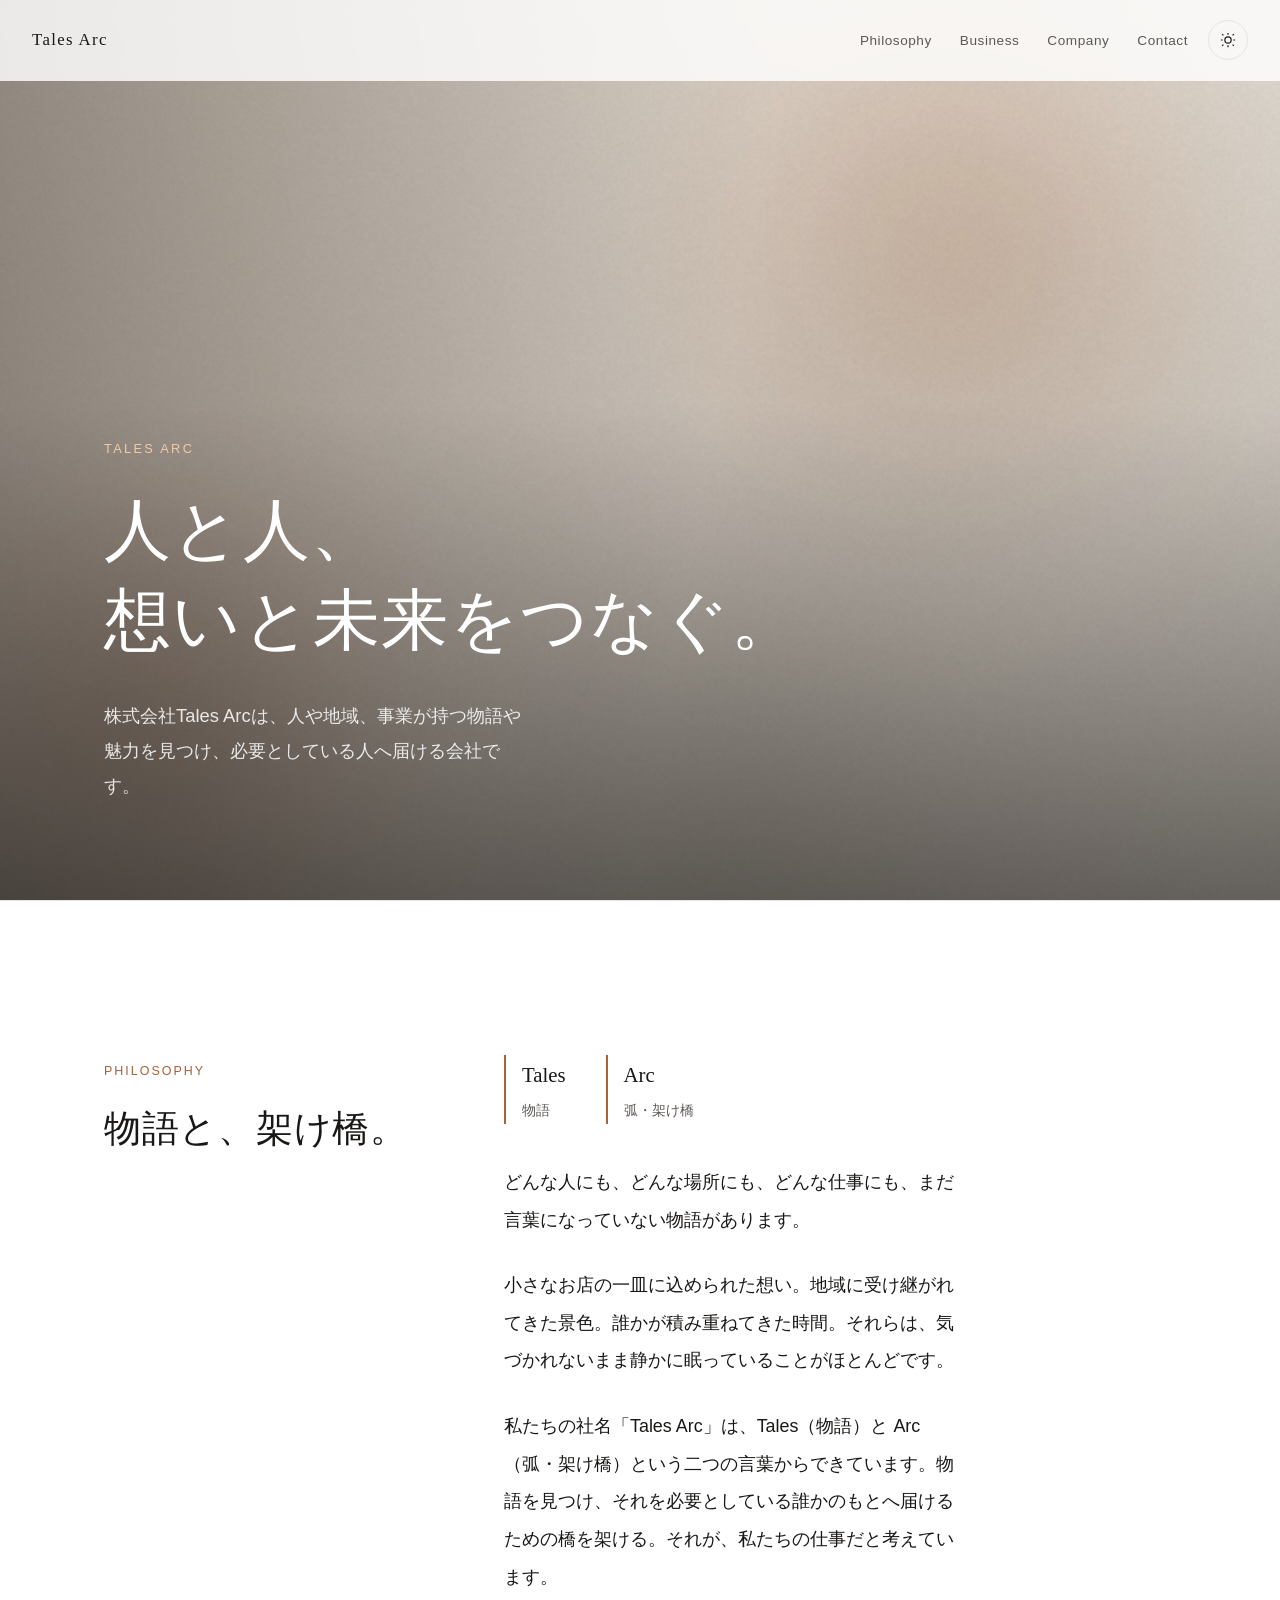
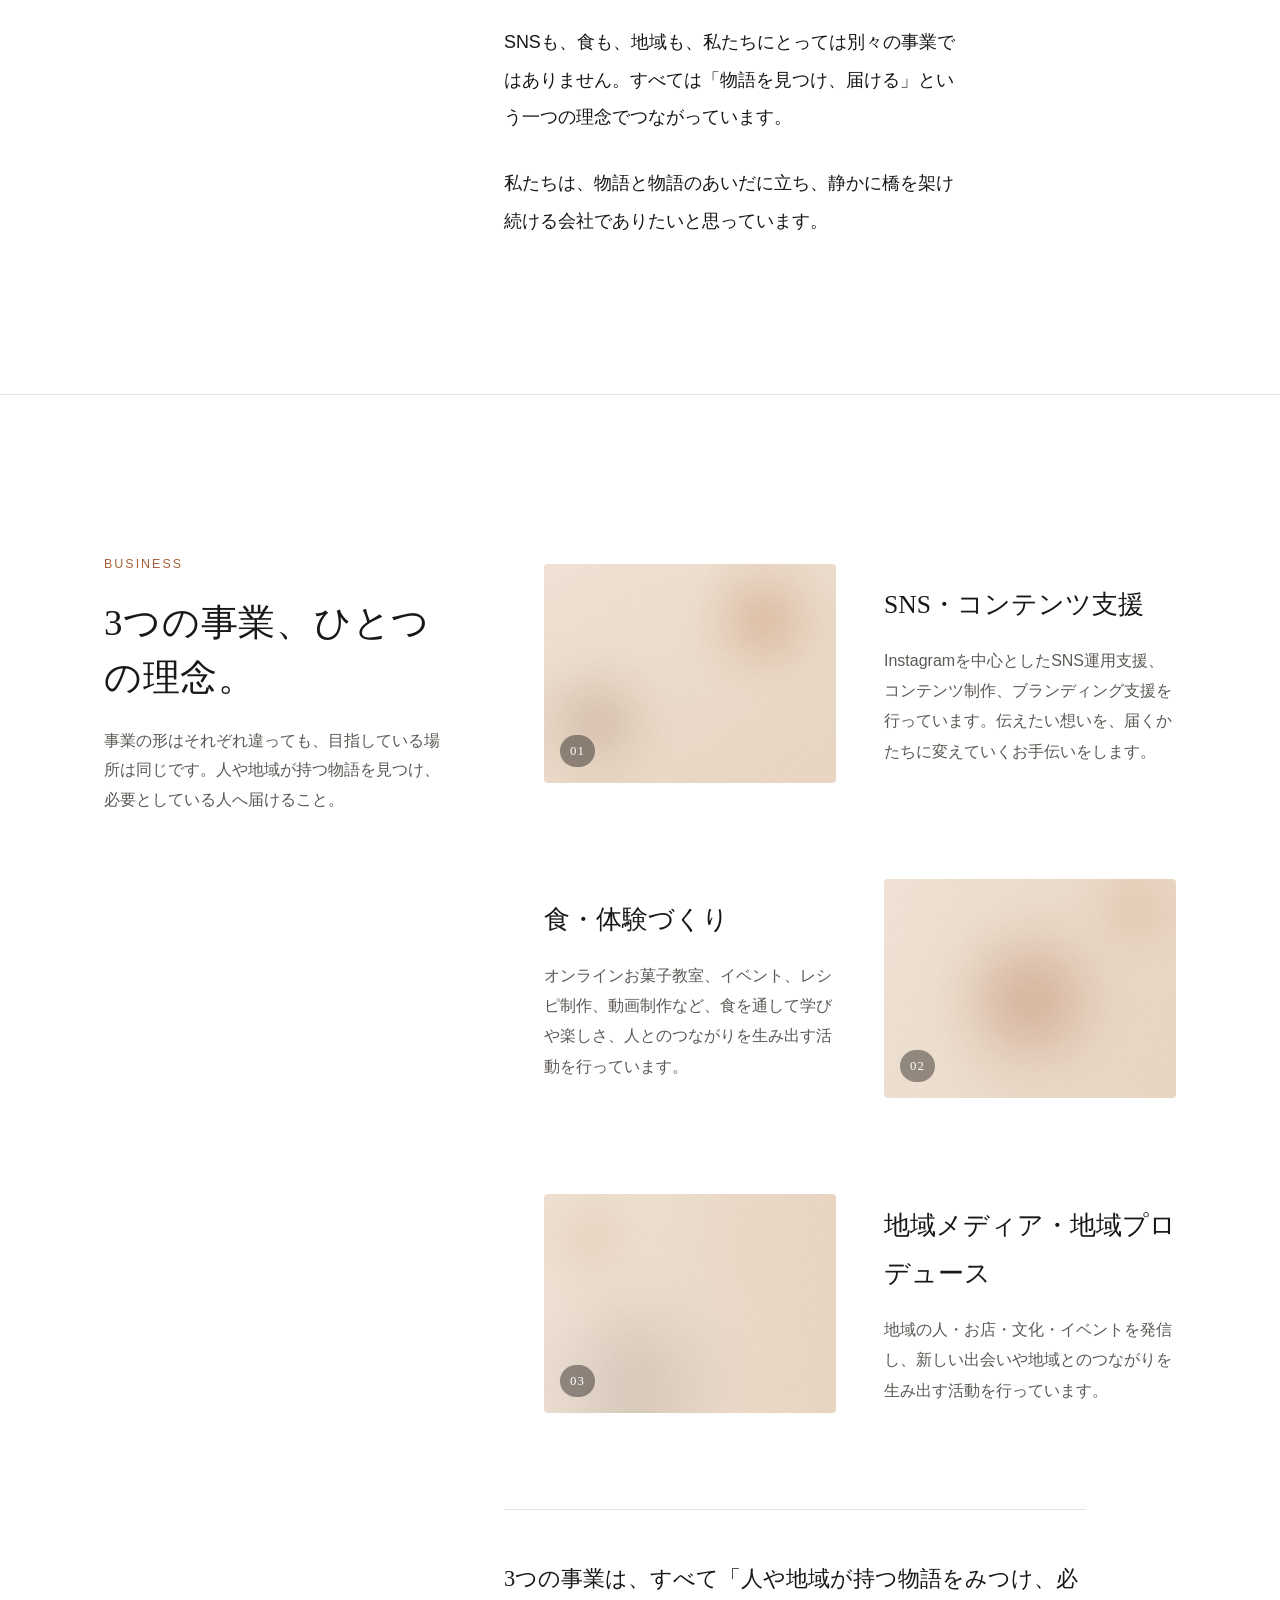
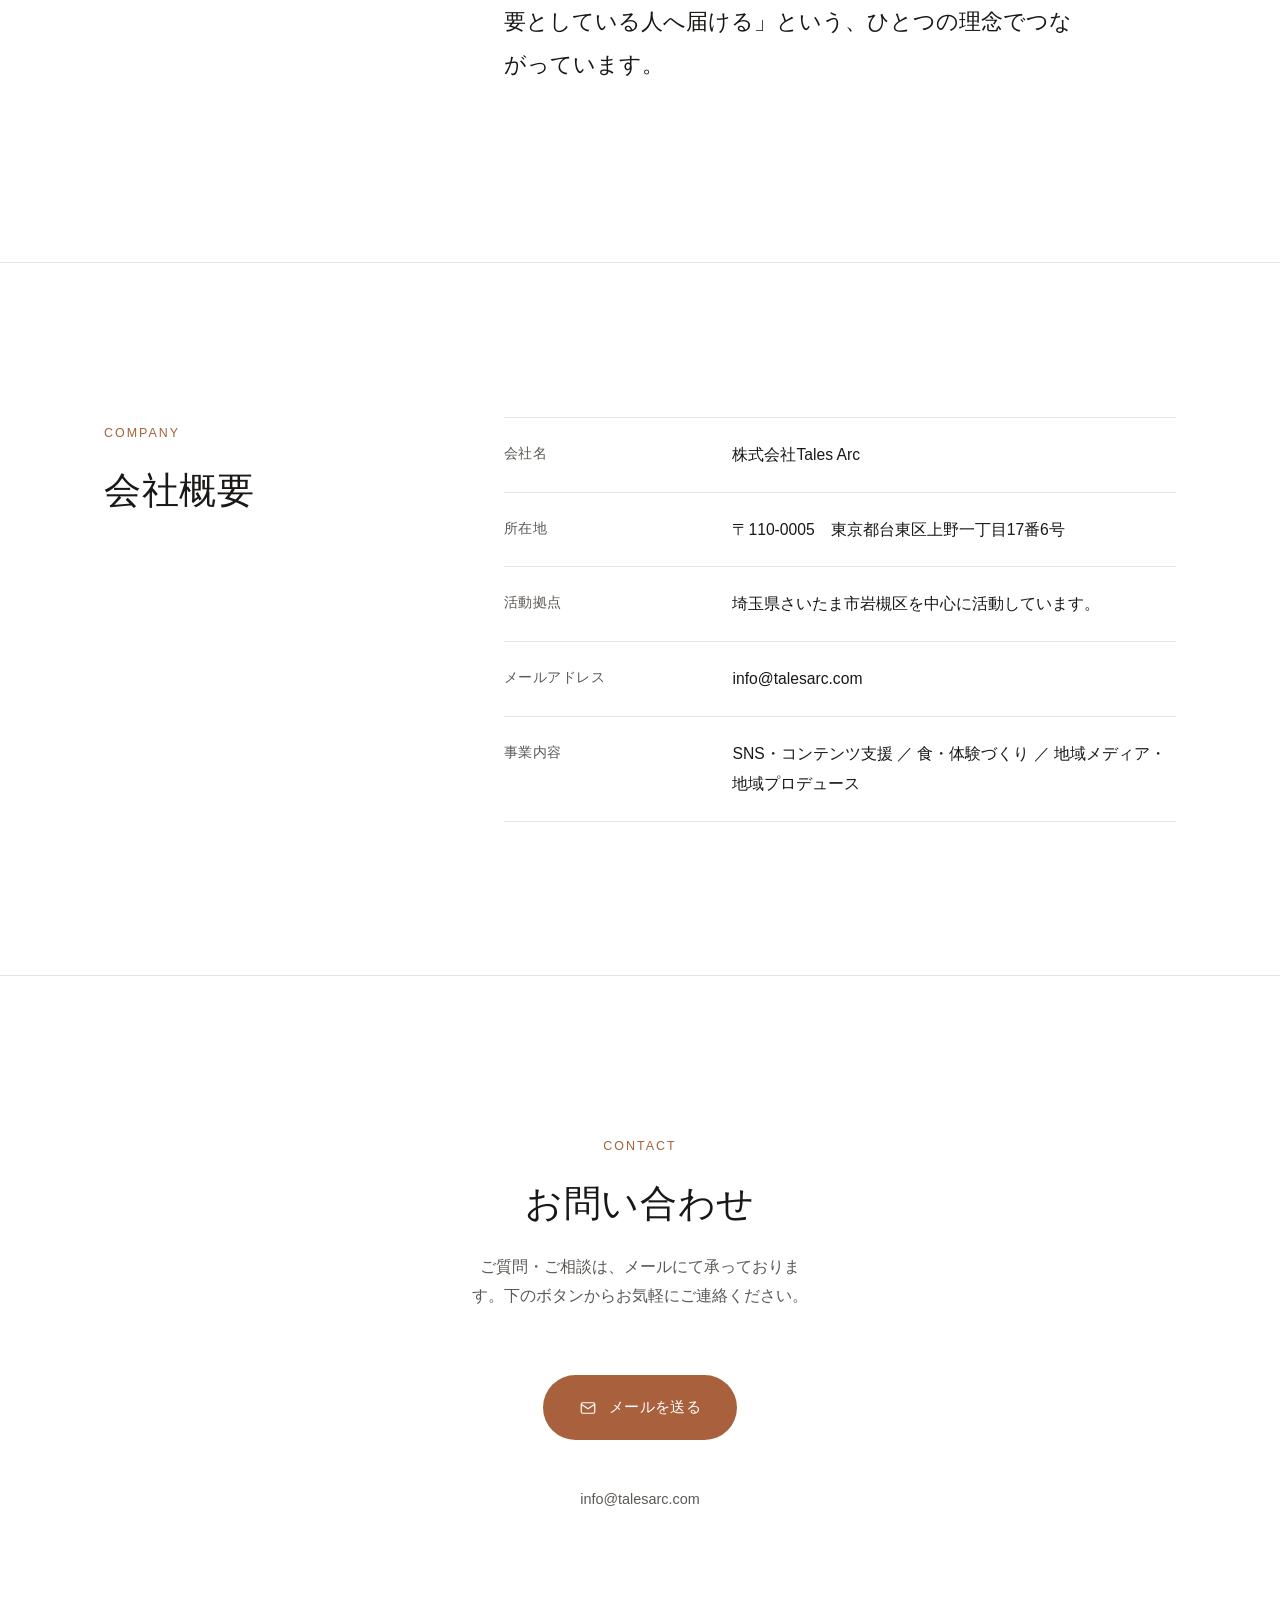
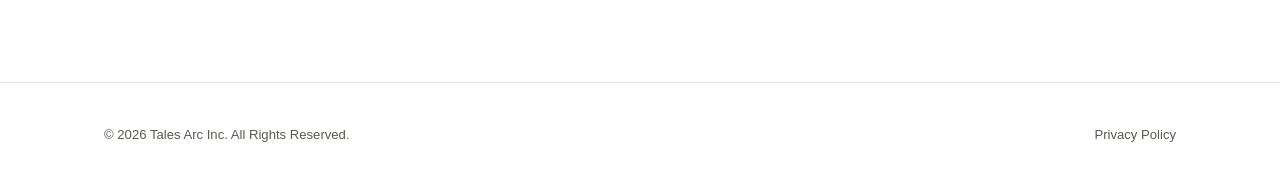
==== index.html @ 55cbe38e "Initial commit: 株式会社Tales Arc コーポレートサイト 1ページ完結のブランドサイト（HTML/CSS/JavaScriptのみ、フレームワーク不要）。 GitHub Page" ====
<!DOCTYPE html>
<html lang="ja">
<head>
<meta charset="UTF-8">
<meta name="viewport" content="width=device-width, initial-scale=1">
<title>株式会社Tales Arc｜人と人、想いと未来をつなぐ。</title>
<meta name="description" content="株式会社Tales Arcは、人や地域、事業が持つ物語や魅力を見つけ、必要としている人へ届ける会社です。SNS・コンテンツ支援、食・体験づくり、地域メディア・地域プロデュースを通じて、人と人との物語の架け橋になります。">
<meta name="robots" content="index, follow">
<!--
  現在はGitHub PagesのURLを設定しています。
  独自ドメイン（talesarc.com）へ切り替える際は、このURLと下のOGP設定を
  すべて新しいドメインに書き換えてください（手順はREADME.mdに記載しています）。
-->
<link rel="canonical" href="https://talesarc-jp.github.io/talesarc-site/">

<!-- OGP / SNSシェア設定 -->
<meta property="og:type" content="website">
<meta property="og:site_name" content="株式会社Tales Arc">
<meta property="og:title" content="株式会社Tales Arc｜人と人、想いと未来をつなぐ。">
<meta property="og:description" content="人や地域、事業が持つ物語や魅力を見つけ、必要としている人へ届ける会社です。">
<meta property="og:url" content="https://talesarc-jp.github.io/talesarc-site/">
<meta property="og:image" content="https://talesarc-jp.github.io/talesarc-site/assets/img/og-image.png">
<meta property="og:locale" content="ja_JP">
<meta name="twitter:card" content="summary_large_image">
<meta name="twitter:title" content="株式会社Tales Arc｜人と人、想いと未来をつなぐ。">
<meta name="twitter:description" content="人や地域、事業が持つ物語や魅力を見つけ、必要としている人へ届ける会社です。">
<meta name="twitter:image" content="https://talesarc-jp.github.io/talesarc-site/assets/img/og-image.png">

<!-- ファビコン -->
<link rel="icon" href="assets/img/favicon.svg" type="image/svg+xml">
<link rel="alternate icon" href="assets/img/favicon.png">
<link rel="apple-touch-icon" href="assets/img/apple-touch-icon.png">
<meta name="theme-color" content="#a8613c">

<!-- ファーストビューの写真を優先的に読み込み、表示速度を高めます -->
<link rel="preload" as="image" href="assets/img/photos/hero.jpg" fetchpriority="high">

<link rel="stylesheet" href="assets/css/style.css?v=2">
<script>
  /* 初回描画時にダークモードのちらつきが出ないよう、CSSより前に適用します */
  (function () {
    var saved = localStorage.getItem("ta-theme");
    if (saved) {
      document.documentElement.setAttribute("data-theme", saved);
    }
  })();
</script>

<!-- 検索エンジンに会社情報を伝える構造化データ -->
<script type="application/ld+json">
{
  "@context": "https://schema.org",
  "@type": "Organization",
  "name": "株式会社Tales Arc",
  "alternateName": "Tales Arc Inc.",
  "url": "https://talesarc-jp.github.io/talesarc-site/",
  "logo": "https://talesarc-jp.github.io/talesarc-site/assets/img/icon-512.png",
  "email": "info@talesarc.com",
  "description": "人や地域、事業が持つ物語や魅力を見つけ、必要としている人へ届ける会社です。",
  "address": {
    "@type": "PostalAddress",
    "postalCode": "110-0005",
    "addressRegion": "東京都",
    "addressLocality": "台東区上野一丁目17番6号",
    "addressCountry": "JP"
  }
}
</script>
</head>
<body>
<a class="skip-link" href="#main">本文へスキップ</a>

<header class="site-header" id="siteHeader">
  <!--
    現在はロゴマークがないため、文字だけのワードマークを表示しています。
    将来ロゴが完成したら assets/images/logo.svg を追加するだけで、
    自動的にロゴへ切り替わります（コードの変更は不要です。仕組みはmain.js参照）。
  -->
  <a class="brand" href="#top">
    <img class="brand-logo" alt="Tales Arc" hidden>
    <span class="brand-wordmark">Tales Arc</span>
  </a>
  <div class="header-actions">
    <nav aria-label="サイト内ナビゲーション">
      <ul class="nav-links" id="navLinks">
        <li><a href="#philosophy">Philosophy</a></li>
        <li><a href="#business">Business</a></li>
        <li><a href="#company">Company</a></li>
        <li><a href="#contact">Contact</a></li>
      </ul>
    </nav>
    <button class="theme-toggle" id="themeToggle" type="button" aria-label="ダークモードを切り替える">
      <svg class="icon-sun" viewBox="0 0 24 24" fill="none" stroke="currentColor" stroke-width="1.6" aria-hidden="true"><circle cx="12" cy="12" r="4.2"/><path d="M12 2.5v2.4M12 19.1v2.4M4.2 4.2l1.7 1.7M18.1 18.1l1.7 1.7M2.5 12h2.4M19.1 12h2.4M4.2 19.8l1.7-1.7M18.1 5.9l1.7-1.7"/></svg>
      <svg class="icon-moon" viewBox="0 0 24 24" fill="none" stroke="currentColor" stroke-width="1.6" aria-hidden="true"><path d="M20 14.5A8.5 8.5 0 1 1 9.5 4a6.8 6.8 0 0 0 10.5 10.5Z"/></svg>
    </button>
    <button class="nav-toggle" id="navToggle" type="button" aria-label="メニューを開く" aria-expanded="false" aria-controls="mobileMenu">
      <span></span><span></span><span></span>
    </button>
  </div>
</header>

<div class="mobile-menu" id="mobileMenu" hidden>
  <ul>
    <li><a href="#philosophy">Philosophy</a></li>
    <li><a href="#business">Business</a></li>
    <li><a href="#company">Company</a></li>
    <li><a href="#contact">Contact</a></li>
  </ul>
</div>

<main id="main">

  <!-- ============ Hero ============ -->
  <section class="hero" id="top">
    <!--
      背景写真は assets/img/photos/hero.jpg です。
      同じファイル名で写真を上書きするだけで差し替わります（詳しくはREADME.md参照）。
    -->
    <div class="hero-media" aria-hidden="true">
      <img class="hero-photo" src="assets/img/photos/hero.jpg" alt="" width="2400" height="1500">
      <div class="hero-scrim"></div>
    </div>
    <div class="container hero-content">
      <p class="hero-eyebrow">Tales Arc</p>
      <h1 class="hero-catch" data-key="hero.catch">人と人、<br>想いと未来をつなぐ。</h1>
      <p class="hero-lead" data-key="hero.lead">株式会社Tales Arcは、人や地域、事業が持つ物語や魅力を見つけ、必要としている人へ届ける会社です。</p>
    </div>
  </section>

  <!-- ============ Philosophy ============ -->
  <section class="section" id="philosophy">
    <div class="container section-inner">
      <div class="section-head reveal">
        <p class="eyebrow" data-key="philosophy.label">Philosophy</p>
        <h2 class="section-heading" data-key="philosophy.heading">物語と、架け橋。</h2>
      </div>
      <div class="philosophy-body">
        <dl class="brand-words reveal">
          <div class="brand-word">
            <dt>Tales</dt>
            <dd>物語</dd>
          </div>
          <div class="brand-word">
            <dt>Arc</dt>
            <dd>弧・架け橋</dd>
          </div>
        </dl>
        <div data-key-list="philosophy.paragraphs">
          <p class="reveal">どんな人にも、どんな場所にも、どんな仕事にも、まだ言葉になっていない物語があります。</p>
          <p class="reveal">小さなお店の一皿に込められた想い。地域に受け継がれてきた景色。誰かが積み重ねてきた時間。それらは、気づかれないまま静かに眠っていることがほとんどです。</p>
          <p class="reveal">私たちの社名「Tales Arc」は、Tales（物語）と Arc（弧・架け橋）という二つの言葉からできています。物語を見つけ、それを必要としている誰かのもとへ届けるための橋を架ける。それが、私たちの仕事だと考えています。</p>
          <p class="reveal">SNSも、食も、地域も、私たちにとっては別々の事業ではありません。すべては「物語を見つけ、届ける」という一つの理念でつながっています。</p>
          <p class="reveal">私たちは、物語と物語のあいだに立ち、静かに橋を架け続ける会社でありたいと思っています。</p>
        </div>
      </div>
    </div>
  </section>

  <!-- ============ Business ============ -->
  <section class="section" id="business">
    <div class="container section-inner">
      <div class="section-head reveal">
        <p class="eyebrow" data-key="business.label">Business</p>
        <h2 class="section-heading" data-key="business.heading">3つの事業、ひとつの理念。</h2>
        <p class="section-lead" data-key="business.lead">事業の形はそれぞれ違っても、目指している場所は同じです。人や地域が持つ物語を見つけ、必要としている人へ届けること。</p>
      </div>

      <div>
        <!--
          各写真は assets/img/photos/business-1.jpg 〜 business-3.jpg です。
          同じファイル名で写真を上書きするだけで差し替わります（詳しくはREADME.md参照）。
        -->
        <ol class="business-list" data-key-list="business.items">
          <li class="business-item reveal">
            <div class="business-photo">
              <img src="assets/img/photos/business-1.jpg" alt="" data-field="photoAlt" loading="lazy" width="1600" height="1200">
              <span class="business-index" aria-hidden="true">01</span>
            </div>
            <div>
              <h3 class="business-title" data-field="title">SNS・コンテンツ支援</h3>
              <p class="business-desc" data-field="description">Instagramを中心としたSNS運用支援、コンテンツ制作、ブランディング支援を行っています。伝えたい想いを、届くかたちに変えていくお手伝いをします。</p>
            </div>
          </li>
          <li class="business-item reveal">
            <div class="business-photo">
              <img src="assets/img/photos/business-2.jpg" alt="" data-field="photoAlt" loading="lazy" width="1600" height="1200">
              <span class="business-index" aria-hidden="true">02</span>
            </div>
            <div>
              <h3 class="business-title" data-field="title">食・体験づくり</h3>
              <p class="business-desc" data-field="description">オンラインお菓子教室、イベント、レシピ制作、動画制作など、食を通して学びや楽しさ、人とのつながりを生み出す活動を行っています。</p>
            </div>
          </li>
          <li class="business-item reveal">
            <div class="business-photo">
              <img src="assets/img/photos/business-3.jpg" alt="" data-field="photoAlt" loading="lazy" width="1600" height="1200">
              <span class="business-index" aria-hidden="true">03</span>
            </div>
            <div>
              <h3 class="business-title" data-field="title">地域メディア・地域プロデュース</h3>
              <p class="business-desc" data-field="description">地域の人・お店・文化・イベントを発信し、新しい出会いや地域とのつながりを生み出す活動を行っています。</p>
            </div>
          </li>
        </ol>

        <p class="business-thread reveal">3つの事業は、すべて「人や地域が持つ物語をみつけ、必要としている人へ届ける」という、ひとつの理念でつながっています。</p>
      </div>
    </div>
  </section>

  <!-- ============ Company ============ -->
  <section class="section" id="company">
    <div class="container section-inner">
      <div class="section-head reveal">
        <p class="eyebrow" data-key="company.label">Company</p>
        <h2 class="section-heading" data-key="company.heading">会社概要</h2>
      </div>
      <table class="company-table reveal" data-key-list="company.rows">
        <tbody>
          <tr><th scope="row" data-field="term">会社名</th><td data-field="detail">株式会社Tales Arc</td></tr>
          <tr><th scope="row" data-field="term">所在地</th><td data-field="detail">〒110-0005　東京都台東区上野一丁目17番6号</td></tr>
          <tr><th scope="row" data-field="term">活動拠点</th><td data-field="detail">埼玉県さいたま市岩槻区を中心に活動しています。</td></tr>
          <tr><th scope="row" data-field="term">メールアドレス</th><td data-field="detail">info@talesarc.com</td></tr>
          <tr><th scope="row" data-field="term">事業内容</th><td data-field="detail">SNS・コンテンツ支援 ／ 食・体験づくり ／ 地域メディア・地域プロデュース</td></tr>
        </tbody>
      </table>
    </div>
  </section>

  <!-- ============ Contact ============ -->
  <section class="section contact-section" id="contact">
    <div class="container section-inner">
      <div class="section-head reveal">
        <p class="eyebrow" data-key="contact.label">Contact</p>
        <h2 class="section-heading" data-key="contact.heading">お問い合わせ</h2>
        <p class="section-lead" data-key="contact.lead" style="margin-left:auto;margin-right:auto;">ご質問・ご相談は、メールにて承っております。下のボタンからお気軽にご連絡ください。</p>
      </div>
      <div class="contact-body reveal">
        <a class="mail-button" id="mailButton" href="mailto:info@talesarc.com">
          <svg width="18" height="18" viewBox="0 0 24 24" fill="none" stroke="currentColor" stroke-width="1.6" aria-hidden="true"><rect x="3" y="5" width="18" height="14" rx="2"/><path d="m3 7 9 6 9-6"/></svg>
          <span data-key="contact.buttonLabel">メールを送る</span>
        </a>
        <p class="mail-address" id="mailAddress" data-key="contact.email">info@talesarc.com</p>
      </div>
    </div>
  </section>

</main>

<footer class="site-footer">
  <div class="container footer-inner">
    <p class="footer-copyright">&copy; <span id="footerYear"></span> <span data-key="footer.copyright">Tales Arc Inc. All Rights Reserved.</span></p>
    <ul class="footer-links">
      <li><a href="privacy.html" data-key="footer.privacyLabel">Privacy Policy</a></li>
    </ul>
  </div>
</footer>

<script src="content/content.js?v=1"></script>
<script src="assets/js/main.js?v=1"></script>
</body>
</html>
---- assets/css/style.css ----
/* =========================================================
   Tales Arc コーポレートサイト スタイルシート
   ========================================================= */

:root {
  --color-bg: #ffffff;
  --color-bg-soft: #f7f5f3;
  --color-text: #1a1816;
  --color-text-soft: #5c5854;
  --color-border: #e7e3df;
  --color-accent: #a8613c;
  --color-accent-soft: #f1e3da;
  --color-accent-contrast: #ffffff;

  --font-serif: "Iowan Old Style", "Georgia", "Hiragino Mincho ProN", "YuMincho",
    "Yu Mincho", serif;
  --font-sans: -apple-system, BlinkMacSystemFont, "Hiragino Kaku Gothic ProN",
    "Hiragino Sans", "Yu Gothic", "Meiryo", sans-serif;

  --container-width: 1120px;
  --space-section: clamp(72px, 12vw, 168px);
  --transition: 0.5s cubic-bezier(0.22, 1, 0.36, 1);
}

:root[data-theme="dark"] {
  --color-bg: #121110;
  --color-bg-soft: #1a1816;
  --color-text: #f3efea;
  --color-text-soft: #b3aba3;
  --color-border: #322e2a;
  --color-accent: #d98b5f;
  --color-accent-soft: #33261e;
  --color-accent-contrast: #1a1110;
}

@media (prefers-color-scheme: dark) {
  :root:not([data-theme="light"]) {
    --color-bg: #121110;
    --color-bg-soft: #1a1816;
    --color-text: #f3efea;
    --color-text-soft: #b3aba3;
    --color-border: #322e2a;
    --color-accent: #d98b5f;
    --color-accent-soft: #33261e;
    --color-accent-contrast: #1a1110;
  }
}

* {
  box-sizing: border-box;
}

html {
  scroll-behavior: smooth;
}

@media (prefers-reduced-motion: reduce) {
  html {
    scroll-behavior: auto;
  }
  * {
    animation-duration: 0.01ms !important;
    transition-duration: 0.01ms !important;
  }
}

body {
  margin: 0;
  background: var(--color-bg);
  color: var(--color-text);
  font-family: var(--font-sans);
  font-size: 16px;
  line-height: 1.9;
  -webkit-font-smoothing: antialiased;
  transition: background-color var(--transition), color var(--transition);
}

img {
  max-width: 100%;
  display: block;
}

[hidden] {
  display: none !important;
}

a {
  color: inherit;
}

.container {
  width: 100%;
  max-width: var(--container-width);
  margin: 0 auto;
  padding: 0 24px;
}

.skip-link {
  position: absolute;
  left: -9999px;
  top: 0;
  background: var(--color-accent);
  color: var(--color-accent-contrast);
  padding: 12px 20px;
  z-index: 1000;
}

.skip-link:focus {
  left: 24px;
  top: 24px;
}

/* ---------- Header ---------- */

.site-header {
  position: fixed;
  top: 0;
  left: 0;
  right: 0;
  z-index: 100;
  display: flex;
  align-items: center;
  justify-content: space-between;
  padding: 20px 32px;
  background: color-mix(in srgb, var(--color-bg) 82%, transparent);
  backdrop-filter: blur(10px);
  border-bottom: 1px solid transparent;
  transition: border-color var(--transition), background-color var(--transition);
}

.site-header.is-scrolled {
  border-bottom-color: var(--color-border);
}

.brand {
  display: inline-flex;
  align-items: center;
  text-decoration: none;
  color: var(--color-text);
}

.brand-logo {
  height: 22px;
  width: auto;
  display: block;
}

.brand-wordmark {
  font-family: var(--font-serif);
  font-size: 1.05rem;
  font-weight: 500;
  letter-spacing: 0.08em;
  white-space: nowrap;
}

.header-actions {
  display: flex;
  align-items: center;
  gap: 20px;
}

.nav-links {
  display: flex;
  gap: 28px;
  list-style: none;
  margin: 0;
  padding: 0;
}

.nav-links a {
  text-decoration: none;
  font-size: 0.85rem;
  letter-spacing: 0.04em;
  color: var(--color-text-soft);
  transition: color var(--transition);
}

.nav-links a:hover,
.nav-links a:focus-visible {
  color: var(--color-accent);
}

.theme-toggle {
  width: 40px;
  height: 40px;
  border-radius: 50%;
  border: 1px solid var(--color-border);
  background: transparent;
  color: var(--color-text);
  cursor: pointer;
  display: flex;
  align-items: center;
  justify-content: center;
  transition: border-color var(--transition), transform 0.3s ease;
}

.theme-toggle:hover {
  border-color: var(--color-accent);
}

.theme-toggle svg {
  width: 18px;
  height: 18px;
}

.theme-toggle .icon-moon { display: none; }
:root[data-theme="dark"] .theme-toggle .icon-sun { display: none; }
:root[data-theme="dark"] .theme-toggle .icon-moon { display: block; }

/* ---------- Hero ---------- */

.hero {
  min-height: 100vh;
  display: flex;
  flex-direction: column;
  justify-content: flex-end;
  padding: 140px 0 96px;
  position: relative;
  overflow: hidden;
  isolation: isolate;
}

.hero-media {
  position: absolute;
  inset: 0;
  z-index: -1;
}

.hero-photo {
  width: 100%;
  height: 100%;
  object-fit: cover;
  object-position: center;
}

.hero-scrim {
  position: absolute;
  inset: 0;
  background:
    linear-gradient(0deg, rgba(10, 8, 6, 0.62) 0%, rgba(10, 8, 6, 0.18) 55%, rgba(10, 8, 6, 0.1) 100%),
    linear-gradient(100deg, rgba(10, 8, 6, 0.34) 0%, rgba(10, 8, 6, 0) 55%);
}

.hero-content {
  position: relative;
}

.hero-eyebrow {
  font-size: 0.8rem;
  letter-spacing: 0.18em;
  color: #f0cba9;
  margin: 0 0 24px;
  text-transform: uppercase;
}

.hero-catch {
  font-family: var(--font-serif);
  font-weight: 500;
  font-size: clamp(2.1rem, 5.4vw, 4.2rem);
  line-height: 1.35;
  margin: 0 0 32px;
  max-width: 22ch;
  letter-spacing: 0.02em;
  color: #fff;
}

.hero-lead {
  font-size: clamp(1rem, 1.6vw, 1.15rem);
  color: rgba(255, 255, 255, 0.86);
  max-width: 42ch;
  margin: 0;
}

/* ---------- Section shared ---------- */

.section {
  padding: var(--space-section) 0;
  border-top: 1px solid var(--color-border);
}

.section-inner {
  display: grid;
  grid-template-columns: minmax(0, 0.8fr) minmax(0, 1.6fr);
  gap: 64px;
}

.section-head {
  position: sticky;
  top: 120px;
  align-self: start;
}

.eyebrow {
  display: inline-block;
  font-size: 0.78rem;
  letter-spacing: 0.16em;
  text-transform: uppercase;
  color: var(--color-accent);
  margin: 0 0 18px;
}

.section-heading {
  font-family: var(--font-serif);
  font-weight: 500;
  font-size: clamp(1.6rem, 3vw, 2.3rem);
  line-height: 1.5;
  margin: 0;
  letter-spacing: 0.02em;
}

.section-lead {
  margin: 20px 0 0;
  color: var(--color-text-soft);
  font-size: 0.98rem;
  max-width: 40ch;
}

/* ---------- Philosophy ---------- */

.philosophy-body p {
  font-size: clamp(1rem, 1.5vw, 1.12rem);
  line-height: 2.1;
  color: var(--color-text);
  margin: 0 0 28px;
  max-width: 46ch;
}

.philosophy-body p:last-child {
  margin-bottom: 0;
}

.brand-words {
  display: flex;
  gap: 40px;
  margin: 0 0 40px;
  flex-wrap: wrap;
}

.brand-word {
  border-left: 2px solid var(--color-accent);
  padding-left: 16px;
}

.brand-word dt {
  font-family: var(--font-serif);
  font-size: 1.3rem;
  margin: 0 0 4px;
}

.brand-word dd {
  margin: 0;
  font-size: 0.85rem;
  color: var(--color-text-soft);
}

/* ---------- Business ---------- */

.business-list {
  display: flex;
  flex-direction: column;
  gap: 96px;
}

.business-item {
  display: grid;
  grid-template-columns: minmax(0, 1fr) minmax(0, 1fr);
  gap: 48px;
  align-items: center;
}

.business-item:nth-child(even) .business-photo {
  order: 2;
}

.business-photo {
  aspect-ratio: 4 / 3;
  border-radius: 4px;
  position: relative;
  overflow: hidden;
  background: var(--color-bg-soft);
}

.business-photo img {
  width: 100%;
  height: 100%;
  object-fit: cover;
}

.business-index {
  position: absolute;
  bottom: 16px;
  left: 16px;
  font-family: var(--font-serif);
  font-size: 0.8rem;
  color: #fff;
  letter-spacing: 0.08em;
  background: rgba(10, 8, 6, 0.4);
  backdrop-filter: blur(6px);
  padding: 4px 10px;
  border-radius: 999px;
}

.business-title {
  font-family: var(--font-serif);
  font-size: clamp(1.3rem, 2.2vw, 1.6rem);
  margin: 0 0 16px;
  font-weight: 500;
}

.business-desc {
  color: var(--color-text-soft);
  margin: 0;
  max-width: 44ch;
}

.business-thread {
  margin-top: 96px;
  padding-top: 48px;
  border-top: 1px solid var(--color-border);
  font-family: var(--font-serif);
  font-size: clamp(1.1rem, 2vw, 1.4rem);
  line-height: 1.9;
  max-width: 52ch;
  color: var(--color-text);
}

/* ---------- Company ---------- */

.company-table {
  width: 100%;
  border-collapse: collapse;
}

.company-table tr {
  border-top: 1px solid var(--color-border);
}

.company-table tr:last-child {
  border-bottom: 1px solid var(--color-border);
}

.company-table th,
.company-table td {
  text-align: left;
  padding: 22px 0;
  font-weight: 400;
  vertical-align: top;
}

.company-table th {
  width: 34%;
  color: var(--color-text-soft);
  font-size: 0.9rem;
  letter-spacing: 0.03em;
  padding-right: 24px;
}

.company-table td {
  font-size: 0.98rem;
}

/* ---------- Contact ---------- */

.contact-section .section-inner {
  grid-template-columns: 1fr;
  text-align: center;
  justify-items: center;
}

.contact-section .section-head {
  position: static;
}

.contact-body {
  display: flex;
  flex-direction: column;
  align-items: center;
  gap: 32px;
}

.mail-button {
  display: inline-flex;
  align-items: center;
  gap: 12px;
  padding: 18px 36px;
  border-radius: 999px;
  background: var(--color-accent);
  color: var(--color-accent-contrast);
  text-decoration: none;
  font-size: 0.95rem;
  letter-spacing: 0.03em;
  transition: transform 0.35s cubic-bezier(0.22, 1, 0.36, 1), opacity var(--transition);
}

.mail-button:hover,
.mail-button:focus-visible {
  transform: translateY(-2px);
  opacity: 0.92;
}

.mail-address {
  color: var(--color-text-soft);
  font-size: 0.9rem;
}

/* ---------- Footer ---------- */

.site-footer {
  padding: 40px 0;
  border-top: 1px solid var(--color-border);
  color: var(--color-text-soft);
  font-size: 0.82rem;
}

.footer-inner {
  display: flex;
  justify-content: space-between;
  align-items: center;
  flex-wrap: wrap;
  gap: 16px;
}

.footer-copyright {
  margin: 0;
}

.footer-links {
  display: flex;
  gap: 20px;
  list-style: none;
  margin: 0;
  padding: 0;
}

.footer-links a {
  text-decoration: none;
  color: var(--color-text-soft);
}

.footer-links a:hover {
  color: var(--color-accent);
}

/* ---------- Reveal animation ---------- */

.reveal {
  opacity: 0;
  transform: translateY(24px);
  transition: opacity 0.9s cubic-bezier(0.22, 1, 0.36, 1),
    transform 0.9s cubic-bezier(0.22, 1, 0.36, 1);
}

.reveal.is-visible {
  opacity: 1;
  transform: translateY(0);
}

/* ---------- Mobile nav ---------- */

.nav-toggle {
  display: none;
  width: 40px;
  height: 40px;
  border-radius: 50%;
  border: 1px solid var(--color-border);
  background: transparent;
  cursor: pointer;
  flex-direction: column;
  align-items: center;
  justify-content: center;
  gap: 4px;
}

.nav-toggle span {
  display: block;
  width: 16px;
  height: 1px;
  background: var(--color-text);
  transition: transform 0.3s ease, opacity 0.3s ease;
}

.nav-toggle[aria-expanded="true"] span:nth-child(1) {
  transform: translateY(5px) rotate(45deg);
}

.nav-toggle[aria-expanded="true"] span:nth-child(2) {
  opacity: 0;
}

.nav-toggle[aria-expanded="true"] span:nth-child(3) {
  transform: translateY(-5px) rotate(-45deg);
}

.mobile-menu {
  position: fixed;
  top: 73px;
  left: 0;
  right: 0;
  z-index: 99;
  background: var(--color-bg);
  border-bottom: 1px solid var(--color-border);
  padding: 8px 20px 24px;
}

.mobile-menu ul {
  list-style: none;
  margin: 0;
  padding: 0;
  display: flex;
  flex-direction: column;
}

.mobile-menu a {
  display: block;
  padding: 14px 4px;
  text-decoration: none;
  color: var(--color-text);
  font-size: 1rem;
  border-bottom: 1px solid var(--color-border);
}

.mobile-menu li:last-child a {
  border-bottom: none;
}

/* ---------- Responsive ---------- */

@media (max-width: 900px) {
  .section-inner {
    grid-template-columns: 1fr;
  }

  .section-head {
    position: static;
  }

  .business-item,
  .business-item:nth-child(even) .business-photo {
    grid-template-columns: 1fr;
    order: 0;
  }

  .business-item {
    display: flex;
    flex-direction: column;
    align-items: stretch;
    gap: 24px;
  }
}

@media (max-width: 720px) {
  .site-header {
    padding: 16px 20px;
  }

  .nav-links {
    display: none;
  }

  .nav-toggle {
    display: flex;
  }

  .hero {
    padding-top: 120px;
    padding-bottom: 64px;
    min-height: 92vh;
  }

  .hero-catch {
    font-size: 8.6vw;
    letter-spacing: 0;
    max-width: none;
  }

  .brand-words {
    gap: 24px;
  }

  .company-table th {
    width: 40%;
  }
}

@media (max-width: 480px) {
  .company-table tr {
    display: flex;
    flex-direction: column;
    padding: 18px 0;
  }

  .company-table th,
  .company-table td {
    padding: 4px 0;
    width: 100%;
  }
}

/* ---------- 404 page ---------- */

.not-found {
  min-height: 100vh;
  display: flex;
  flex-direction: column;
  align-items: center;
  justify-content: center;
  text-align: center;
  padding: 24px;
}

.not-found h1 {
  font-family: var(--font-serif);
  font-size: clamp(1.8rem, 5vw, 2.6rem);
  margin: 0 0 20px;
}

.not-found-text {
  color: var(--color-text-soft);
  margin: 0 0 32px;
  max-width: 40ch;
}
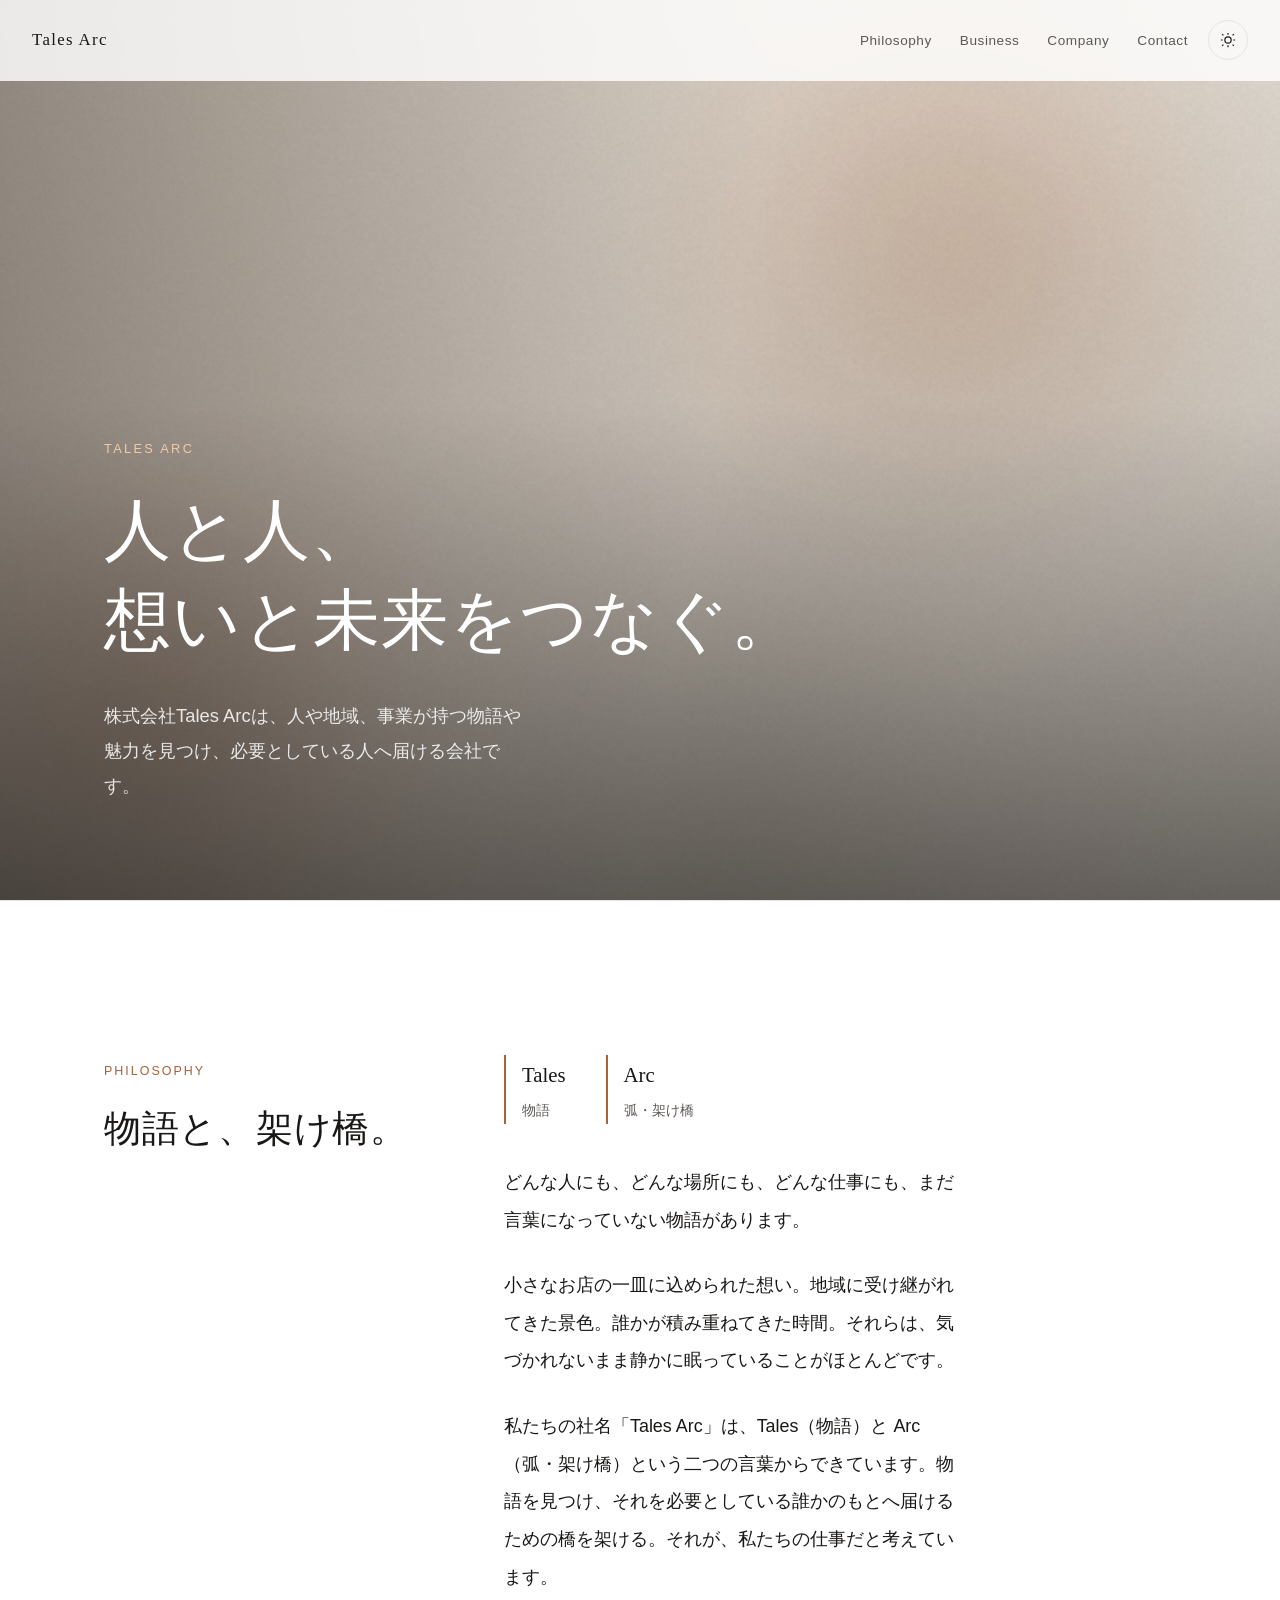
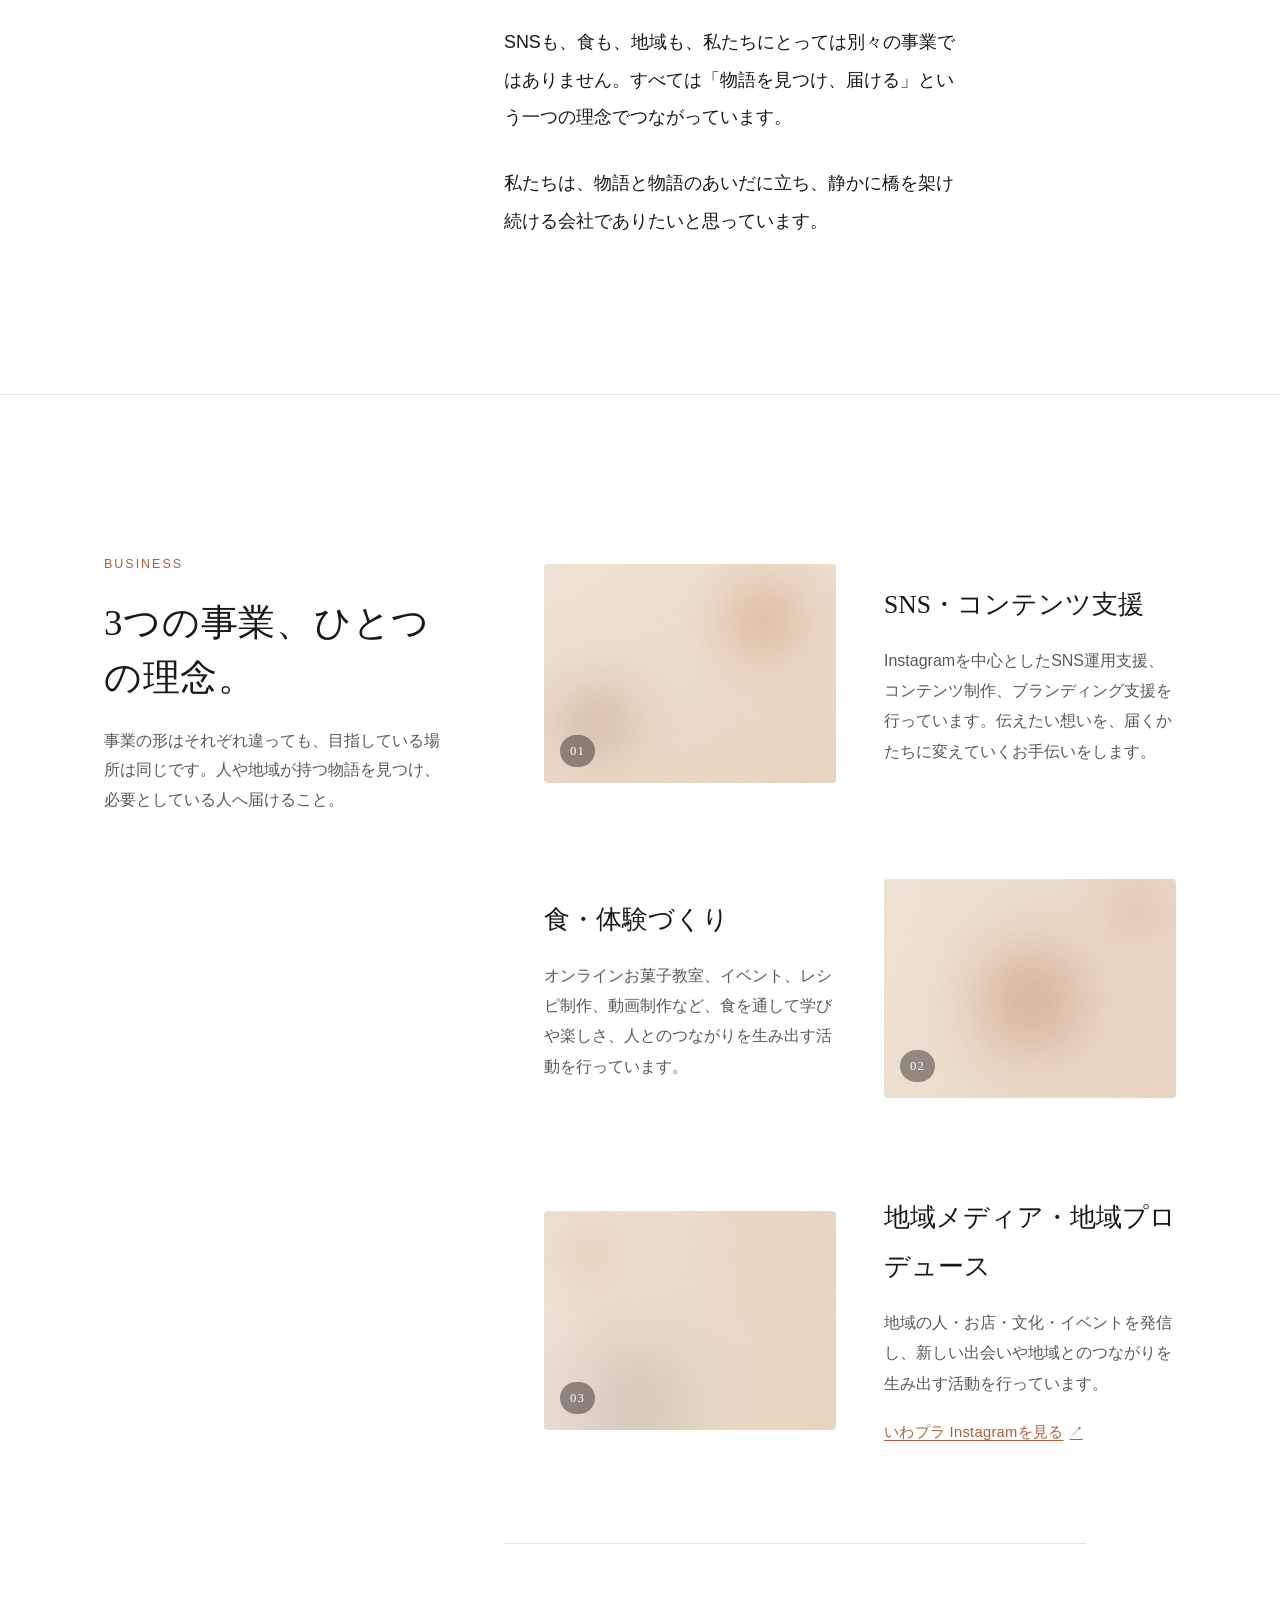
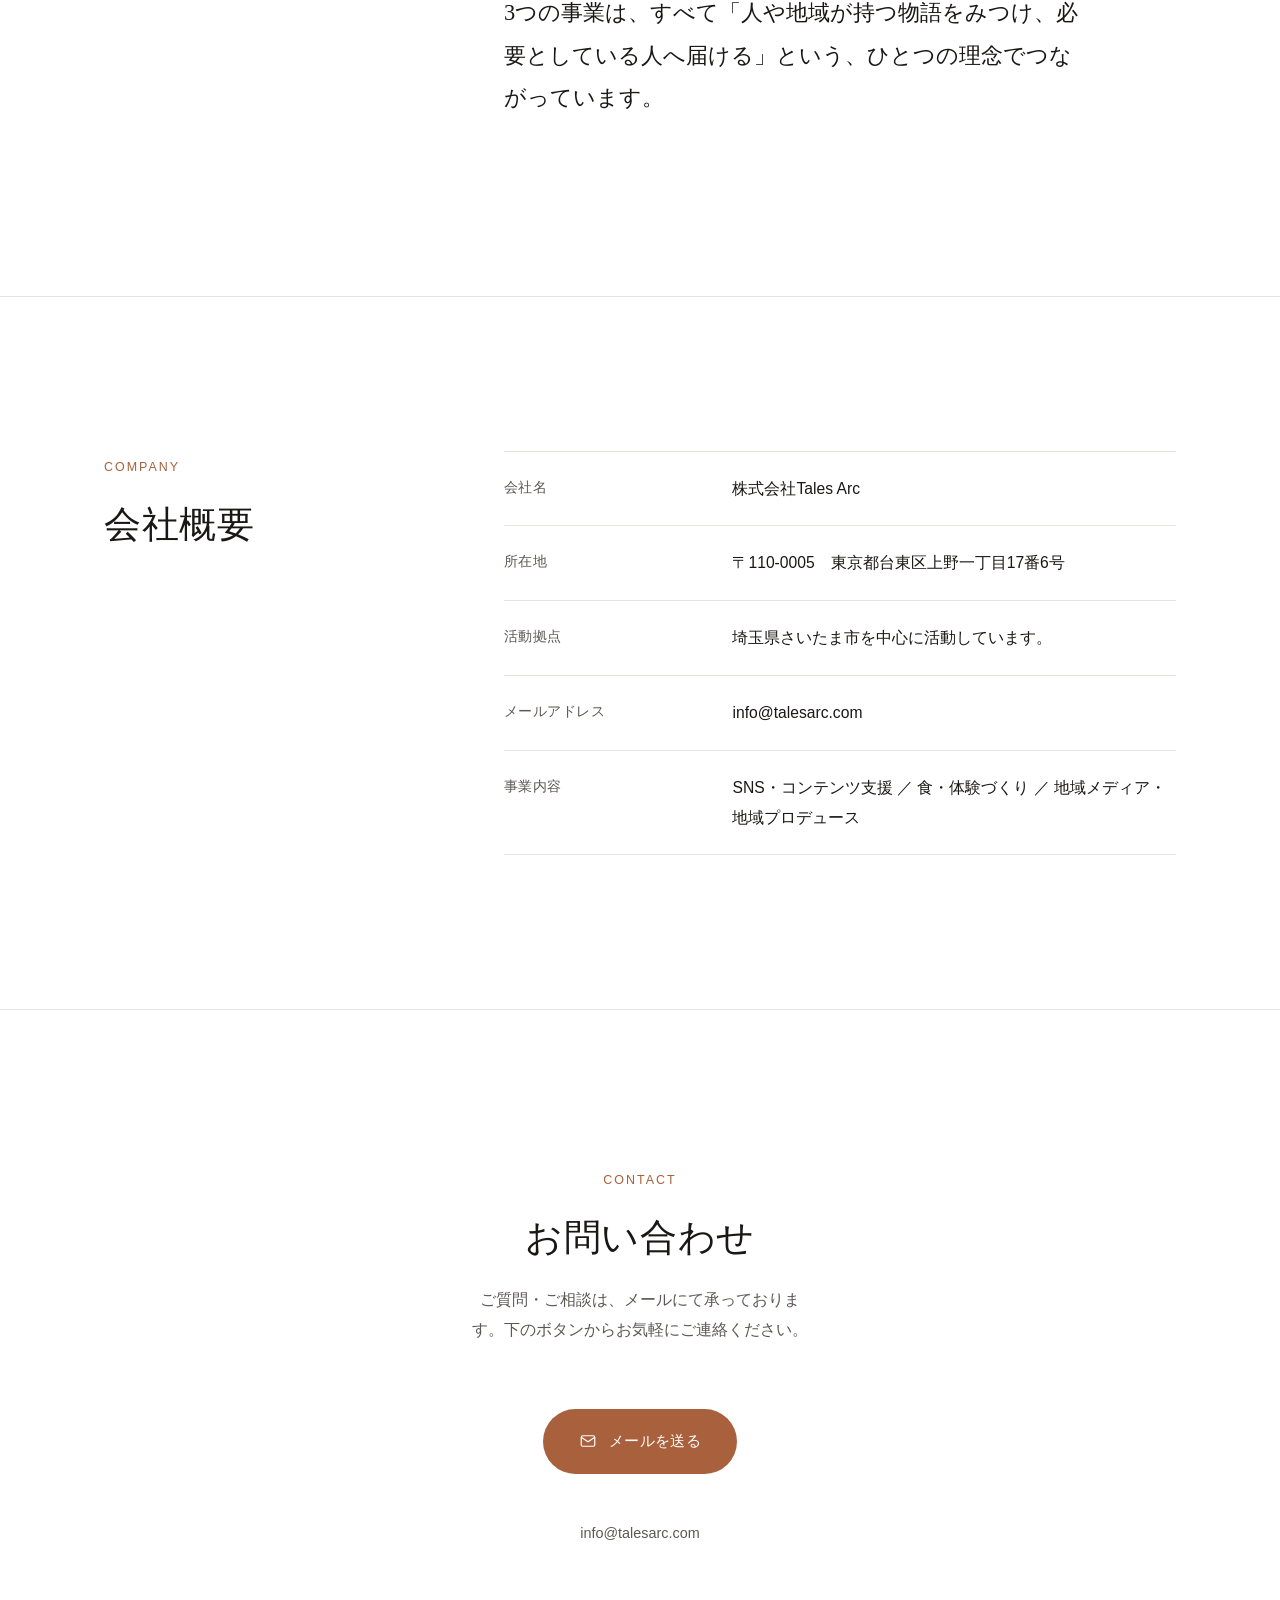
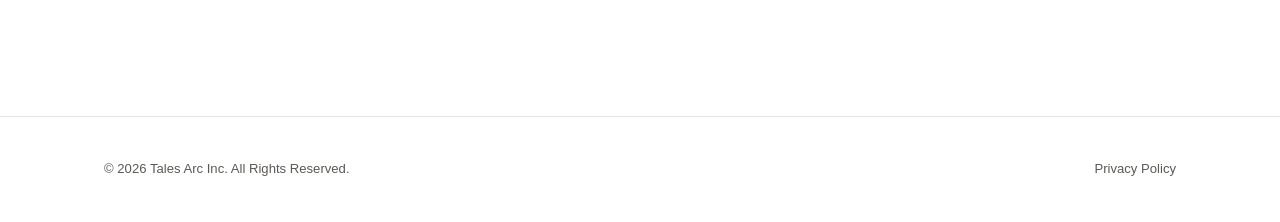
==== commit dbf7baad: "活動拠点の表記修正とInstagram導線の追加 ・活動拠点を「埼玉県さいたま市岩槻区」から「埼玉県さいたま市」に修正 ・地域メディア・地域プロデュースの紹介文直下に「いわプラ」Instagramへの" ====
--- a/index.html
+++ b/index.html
@@ -3,28 +3,33 @@
 <head>
 <meta charset="UTF-8">
 <meta name="viewport" content="width=device-width, initial-scale=1">
+
+<!-- Google tag (gtag.js) -->
+<script async src="https://www.googletagmanager.com/gtag/js?id=G-34EESZRHY7"></script>
+<script>
+  window.dataLayer = window.dataLayer || [];
+  function gtag(){dataLayer.push(arguments);}
+  gtag('js', new Date());
+  gtag('config', 'G-34EESZRHY7');
+</script>
+
 <title>株式会社Tales Arc｜人と人、想いと未来をつなぐ。</title>
 <meta name="description" content="株式会社Tales Arcは、人や地域、事業が持つ物語や魅力を見つけ、必要としている人へ届ける会社です。SNS・コンテンツ支援、食・体験づくり、地域メディア・地域プロデュースを通じて、人と人との物語の架け橋になります。">
 <meta name="robots" content="index, follow">
-<!--
-  現在はGitHub PagesのURLを設定しています。
-  独自ドメイン（talesarc.com）へ切り替える際は、このURLと下のOGP設定を
-  すべて新しいドメインに書き換えてください（手順はREADME.mdに記載しています）。
--->
-<link rel="canonical" href="https://talesarc-jp.github.io/talesarc-site/">
+<link rel="canonical" href="https://talesarc.com/">
 
 <!-- OGP / SNSシェア設定 -->
 <meta property="og:type" content="website">
 <meta property="og:site_name" content="株式会社Tales Arc">
 <meta property="og:title" content="株式会社Tales Arc｜人と人、想いと未来をつなぐ。">
 <meta property="og:description" content="人や地域、事業が持つ物語や魅力を見つけ、必要としている人へ届ける会社です。">
-<meta property="og:url" content="https://talesarc-jp.github.io/talesarc-site/">
-<meta property="og:image" content="https://talesarc-jp.github.io/talesarc-site/assets/img/og-image.png">
+<meta property="og:url" content="https://talesarc.com/">
+<meta property="og:image" content="https://talesarc.com/assets/img/og-image.png">
 <meta property="og:locale" content="ja_JP">
 <meta name="twitter:card" content="summary_large_image">
 <meta name="twitter:title" content="株式会社Tales Arc｜人と人、想いと未来をつなぐ。">
 <meta name="twitter:description" content="人や地域、事業が持つ物語や魅力を見つけ、必要としている人へ届ける会社です。">
-<meta name="twitter:image" content="https://talesarc-jp.github.io/talesarc-site/assets/img/og-image.png">
+<meta name="twitter:image" content="https://talesarc.com/assets/img/og-image.png">
 
 <!-- ファビコン -->
 <link rel="icon" href="assets/img/favicon.svg" type="image/svg+xml">
@@ -35,7 +40,7 @@
 <!-- ファーストビューの写真を優先的に読み込み、表示速度を高めます -->
 <link rel="preload" as="image" href="assets/img/photos/hero.jpg" fetchpriority="high">
 
-<link rel="stylesheet" href="assets/css/style.css?v=2">
+<link rel="stylesheet" href="assets/css/style.css?v=3">
 <script>
   /* 初回描画時にダークモードのちらつきが出ないよう、CSSより前に適用します */
   (function () {
@@ -53,8 +58,8 @@
   "@type": "Organization",
   "name": "株式会社Tales Arc",
   "alternateName": "Tales Arc Inc.",
-  "url": "https://talesarc-jp.github.io/talesarc-site/",
-  "logo": "https://talesarc-jp.github.io/talesarc-site/assets/img/icon-512.png",
+  "url": "https://talesarc.com/",
+  "logo": "https://talesarc.com/assets/img/icon-512.png",
   "email": "info@talesarc.com",
   "description": "人や地域、事業が持つ物語や魅力を見つけ、必要としている人へ届ける会社です。",
   "address": {
@@ -199,6 +204,14 @@
             <div>
               <h3 class="business-title" data-field="title">地域メディア・地域プロデュース</h3>
               <p class="business-desc" data-field="description">地域の人・お店・文化・イベントを発信し、新しい出会いや地域とのつながりを生み出す活動を行っています。</p>
+              <a
+                class="business-instagram-link"
+                data-field="instagramLabel"
+                data-field-href="instagramUrl"
+                href="https://www.instagram.com/iwatsuki_plus/"
+                target="_blank"
+                rel="noopener noreferrer"
+              >いわプラ Instagramを見る</a>
             </div>
           </li>
         </ol>
@@ -219,7 +232,7 @@
         <tbody>
           <tr><th scope="row" data-field="term">会社名</th><td data-field="detail">株式会社Tales Arc</td></tr>
           <tr><th scope="row" data-field="term">所在地</th><td data-field="detail">〒110-0005　東京都台東区上野一丁目17番6号</td></tr>
-          <tr><th scope="row" data-field="term">活動拠点</th><td data-field="detail">埼玉県さいたま市岩槻区を中心に活動しています。</td></tr>
+          <tr><th scope="row" data-field="term">活動拠点</th><td data-field="detail">埼玉県さいたま市を中心に活動しています。</td></tr>
           <tr><th scope="row" data-field="term">メールアドレス</th><td data-field="detail">info@talesarc.com</td></tr>
           <tr><th scope="row" data-field="term">事業内容</th><td data-field="detail">SNS・コンテンツ支援 ／ 食・体験づくり ／ 地域メディア・地域プロデュース</td></tr>
         </tbody>
@@ -257,6 +270,6 @@
 </footer>
 
 <script src="content/content.js?v=1"></script>
-<script src="assets/js/main.js?v=1"></script>
+<script src="assets/js/main.js?v=2"></script>
 </body>
 </html>
--- a/assets/css/style.css
+++ b/assets/css/style.css
@@ -413,6 +413,36 @@
   max-width: 44ch;
 }
 
+.business-instagram-link {
+  display: inline-flex;
+  align-items: center;
+  gap: 6px;
+  margin-top: 20px;
+  color: var(--color-accent);
+  font-size: 0.92rem;
+  letter-spacing: 0.02em;
+  text-decoration: underline;
+  text-underline-offset: 3px;
+  text-decoration-thickness: 1px;
+  transition: opacity var(--transition);
+}
+
+.business-instagram-link::after {
+  content: "↗";
+  font-size: 0.85em;
+  transition: transform 0.3s ease;
+}
+
+.business-instagram-link:hover,
+.business-instagram-link:focus-visible {
+  opacity: 0.72;
+}
+
+.business-instagram-link:hover::after,
+.business-instagram-link:focus-visible::after {
+  transform: translate(2px, -2px);
+}
+
 .business-thread {
   margin-top: 96px;
   padding-top: 48px;
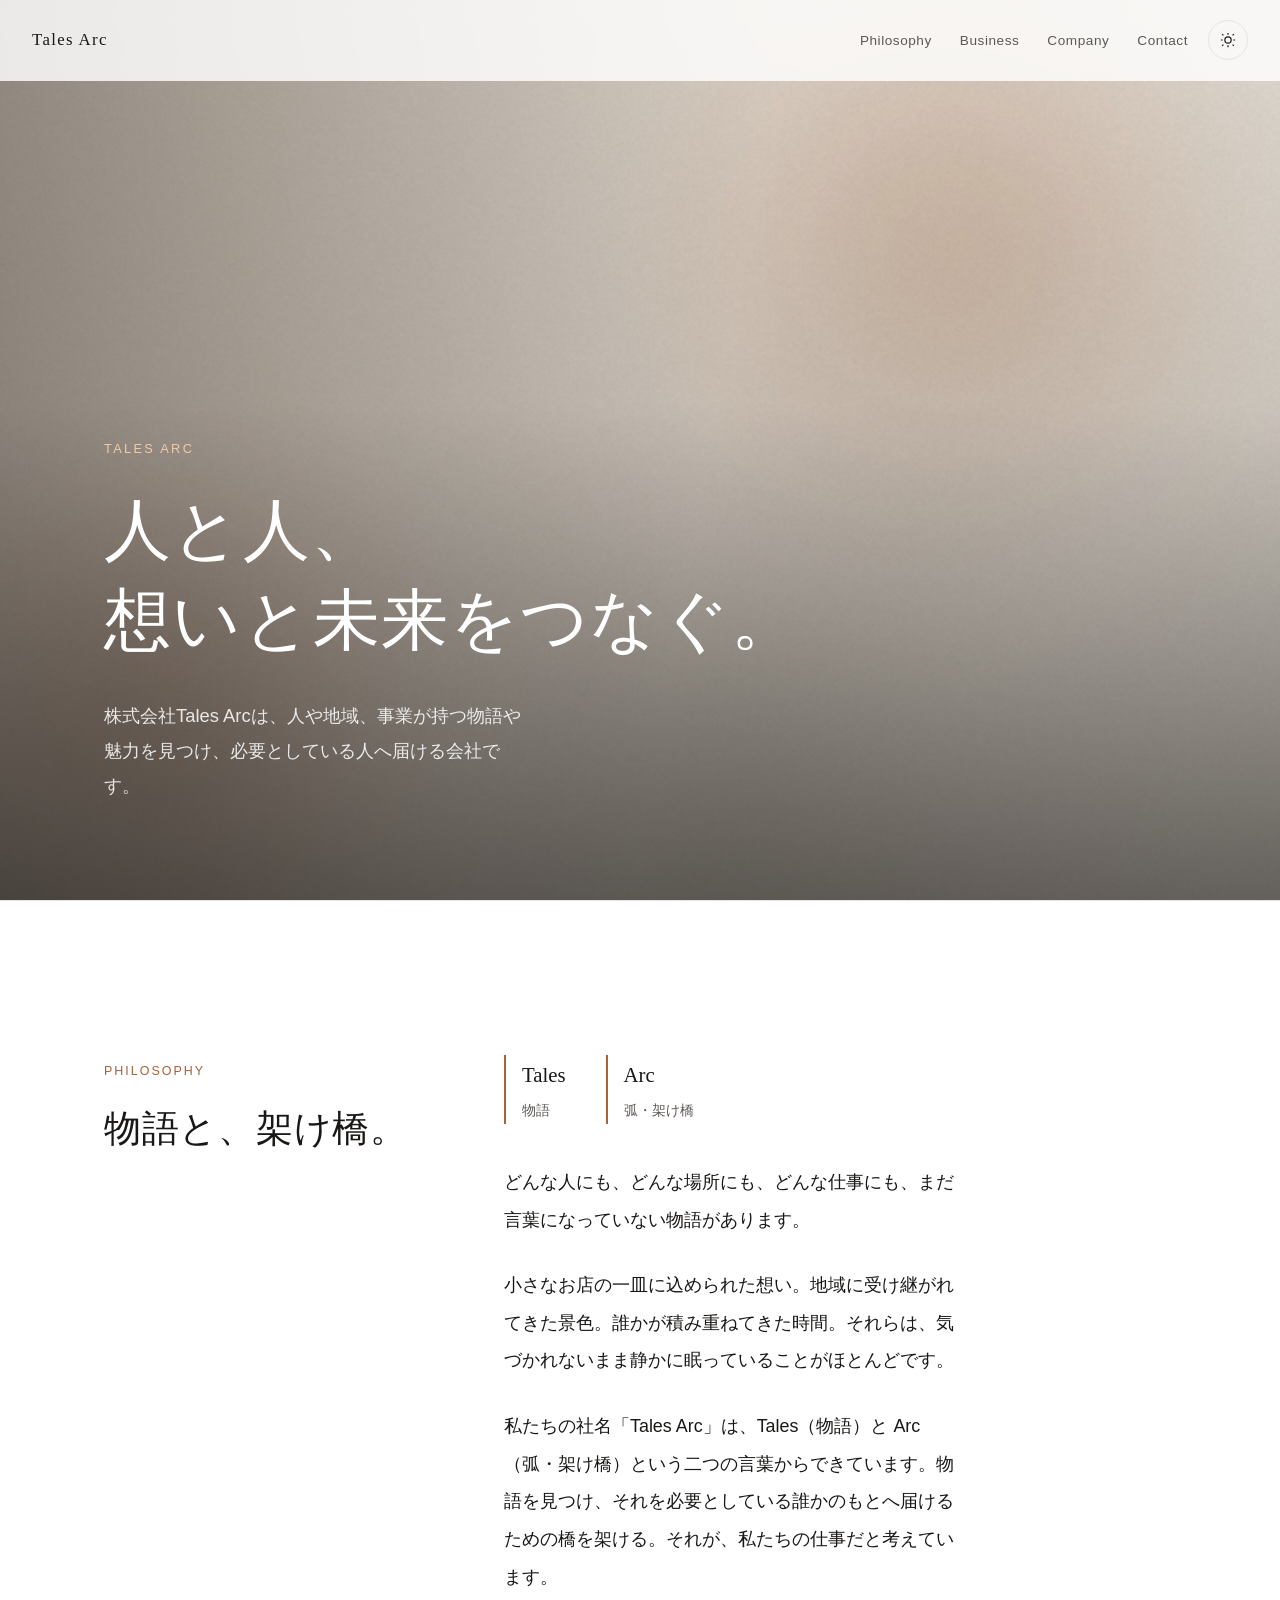
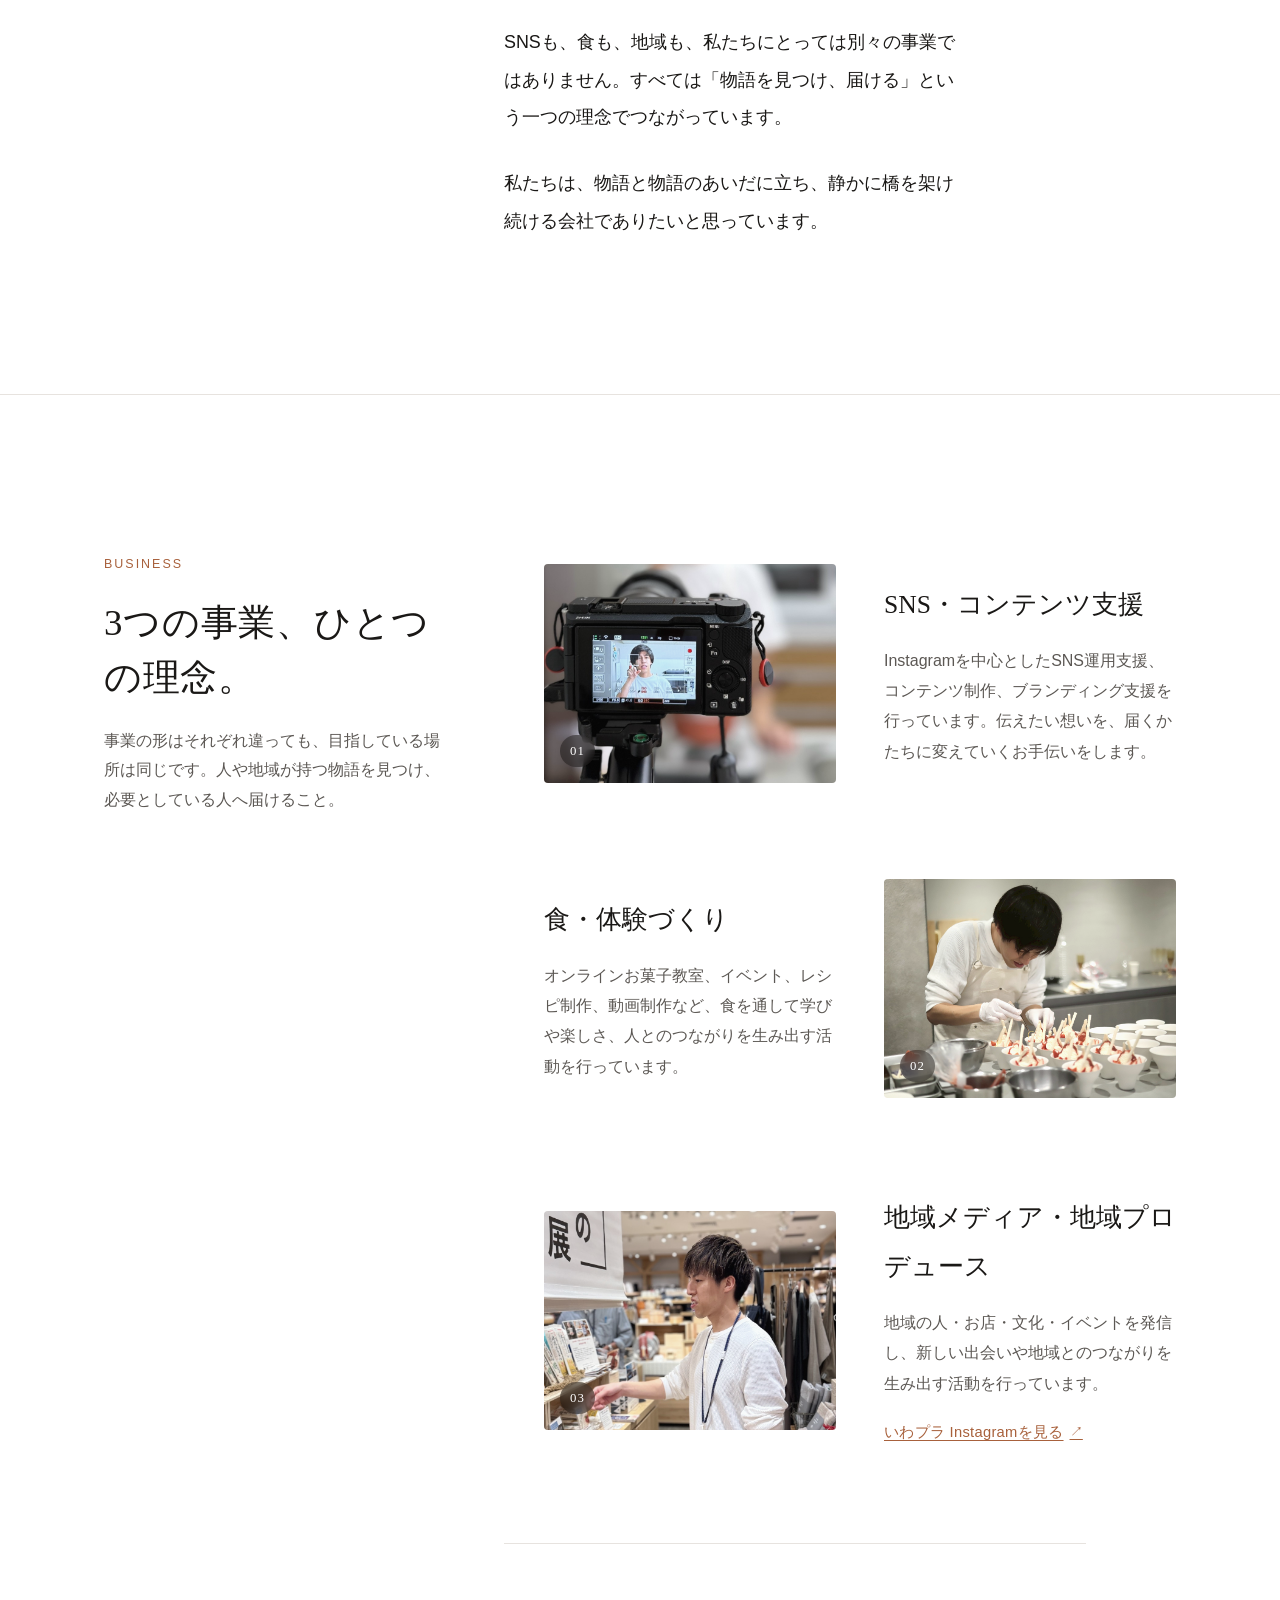
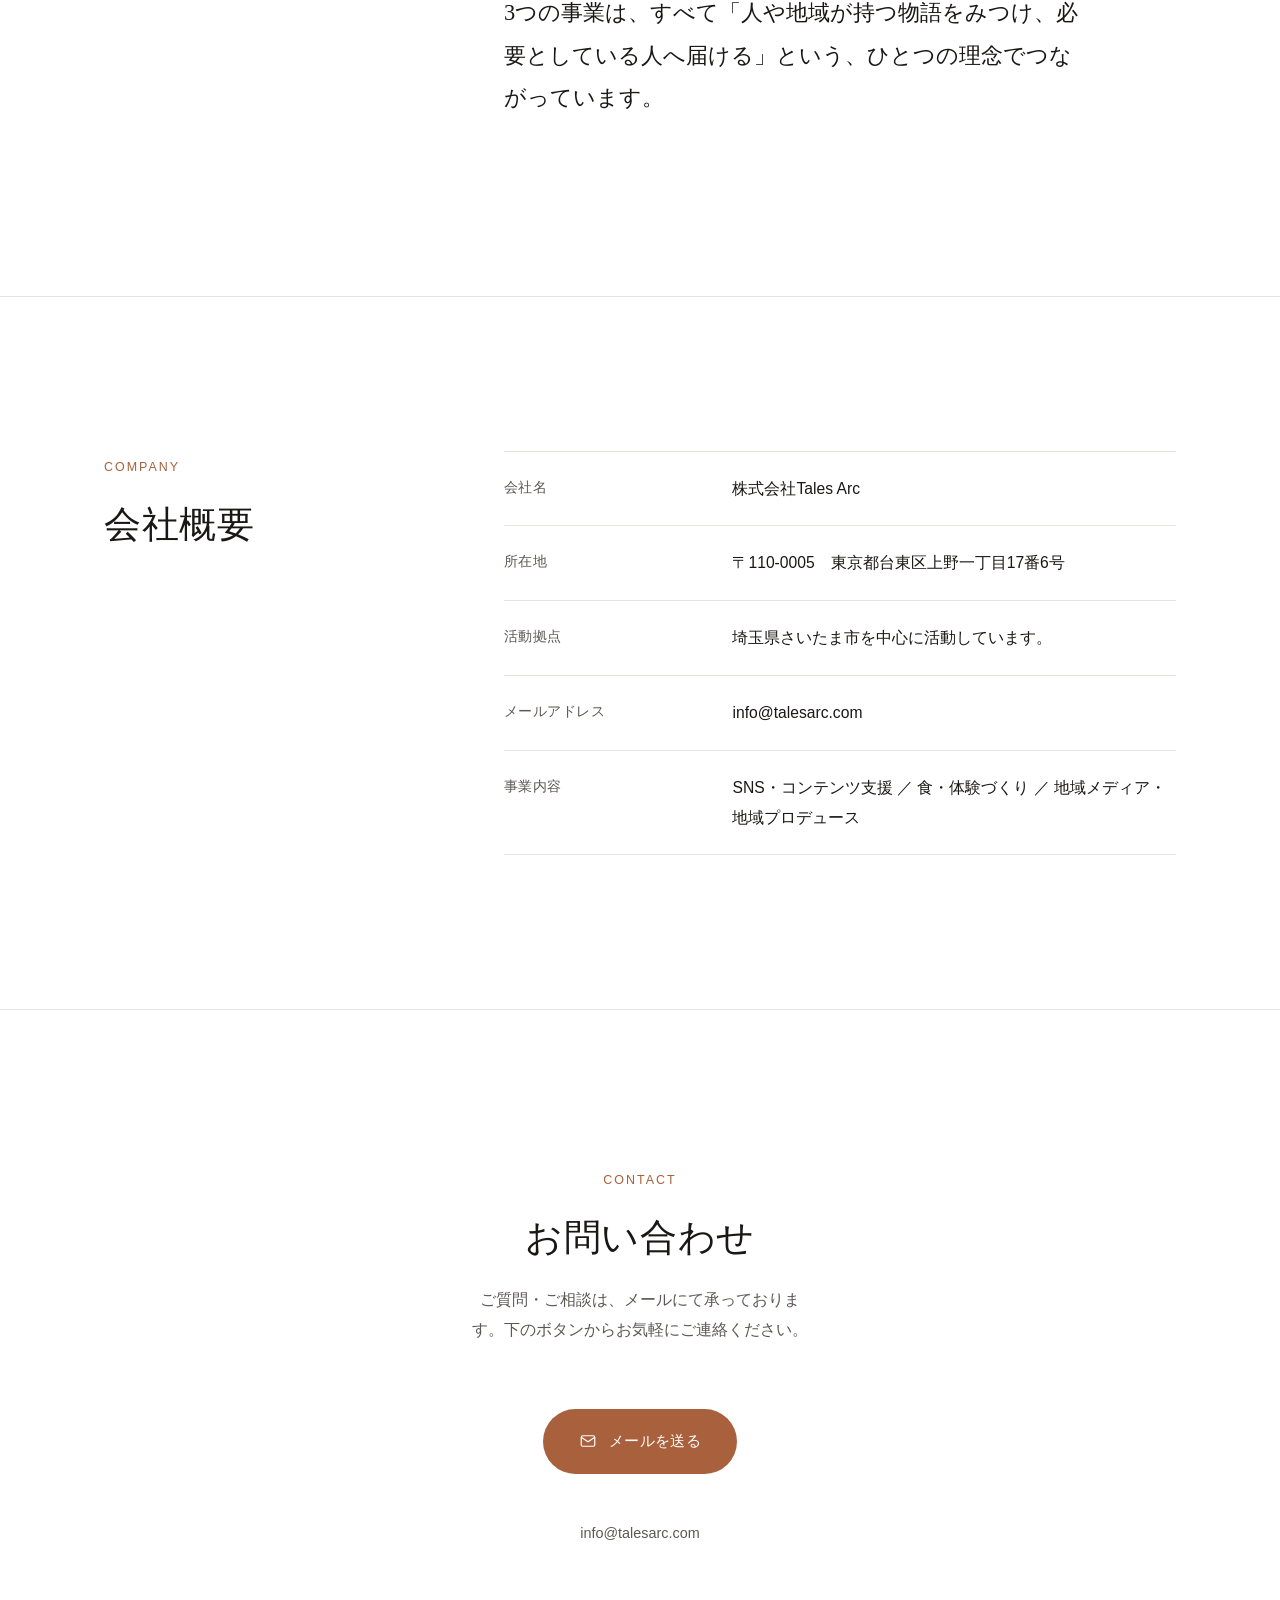
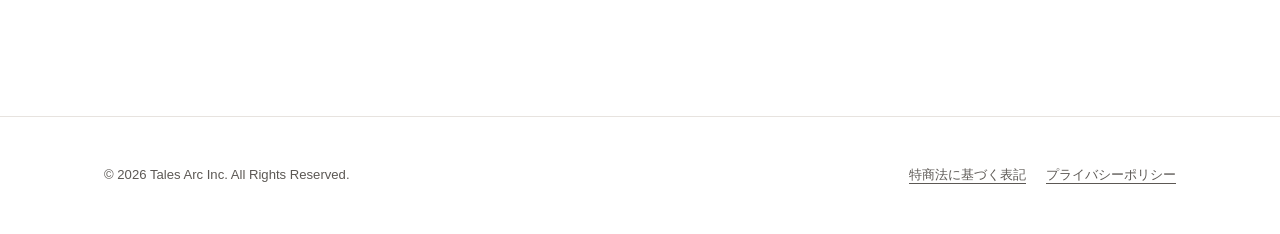
==== commit 66224b90: "Update business photos and publish lesson legal pages" ====
--- a/index.html
+++ b/index.html
@@ -40,7 +40,7 @@
 <!-- ファーストビューの写真を優先的に読み込み、表示速度を高めます -->
 <link rel="preload" as="image" href="assets/img/photos/hero.jpg" fetchpriority="high">
 
-<link rel="stylesheet" href="assets/css/style.css?v=3">
+<link rel="stylesheet" href="assets/css/style.css?v=camera-20260929">
 <script>
   /* 初回描画時にダークモードのちらつきが出ないよう、CSSより前に適用します */
   (function () {
@@ -172,13 +172,13 @@
 
       <div>
         <!--
-          各写真は assets/img/photos/business-1.jpg 〜 business-3.jpg です。
+          事業写真は assets/img/photos/ の content-camera.jpg、parfait-making.jpg、nobu-community.jpg です。
           同じファイル名で写真を上書きするだけで差し替わります（詳しくはREADME.md参照）。
         -->
         <ol class="business-list" data-key-list="business.items">
           <li class="business-item reveal">
             <div class="business-photo">
-              <img src="assets/img/photos/business-1.jpg" alt="" data-field="photoAlt" loading="lazy" width="1600" height="1200">
+              <img src="assets/img/photos/content-camera.jpg" alt="" data-field="photoAlt" loading="lazy" width="1600" height="1200">
               <span class="business-index" aria-hidden="true">01</span>
             </div>
             <div>
@@ -188,7 +188,7 @@
           </li>
           <li class="business-item reveal">
             <div class="business-photo">
-              <img src="assets/img/photos/business-2.jpg" alt="" data-field="photoAlt" loading="lazy" width="1600" height="1200">
+              <img src="assets/img/photos/parfait-making.jpg" alt="" data-field="photoAlt" loading="lazy" width="1600" height="1200">
               <span class="business-index" aria-hidden="true">02</span>
             </div>
             <div>
@@ -198,7 +198,7 @@
           </li>
           <li class="business-item reveal">
             <div class="business-photo">
-              <img src="assets/img/photos/business-3.jpg" alt="" data-field="photoAlt" loading="lazy" width="1600" height="1200">
+              <img src="assets/img/photos/nobu-community.jpg" alt="" data-field="photoAlt" loading="lazy" width="1600" height="1200">
               <span class="business-index" aria-hidden="true">03</span>
             </div>
             <div>
@@ -264,12 +264,13 @@
   <div class="container footer-inner">
     <p class="footer-copyright">&copy; <span id="footerYear"></span> <span data-key="footer.copyright">Tales Arc Inc. All Rights Reserved.</span></p>
     <ul class="footer-links">
-      <li><a href="privacy.html" data-key="footer.privacyLabel">Privacy Policy</a></li>
+      <li><a href="tokushoho.html">特商法に基づく表記</a></li>
+      <li><a href="privacy.html">プライバシーポリシー</a></li>
     </ul>
   </div>
 </footer>
 
-<script src="content/content.js?v=1"></script>
+<script src="content/content.js?v=camera-20260929"></script>
 <script src="assets/js/main.js?v=2"></script>
 </body>
 </html>
--- a/assets/css/style.css
+++ b/assets/css/style.css
@@ -749,3 +749,13 @@
   margin: 0 0 32px;
   max-width: 40ch;
 }
+
+/* Legal links remain readable on narrow screens. */
+.footer-links{flex-wrap:wrap;gap:10px 20px}
+.footer-links a{display:inline-block;padding:6px 0;text-decoration:underline;text-underline-offset:4px}
+
+/* Match the two supplied photos with restrained, warm-neutral tones. */
+.business-photo img[src*="parfait-making"]{filter:brightness(1.06) saturate(.86) contrast(.96);object-position:50% 48%}
+.business-photo img[src*="nobu-community"]{filter:brightness(1.02) saturate(.8) contrast(.96);object-position:50% 48%}
+
+.business-photo img[src*="content-camera"]{object-position:50% 93%;filter:brightness(1.04) saturate(.78) contrast(.96)}
